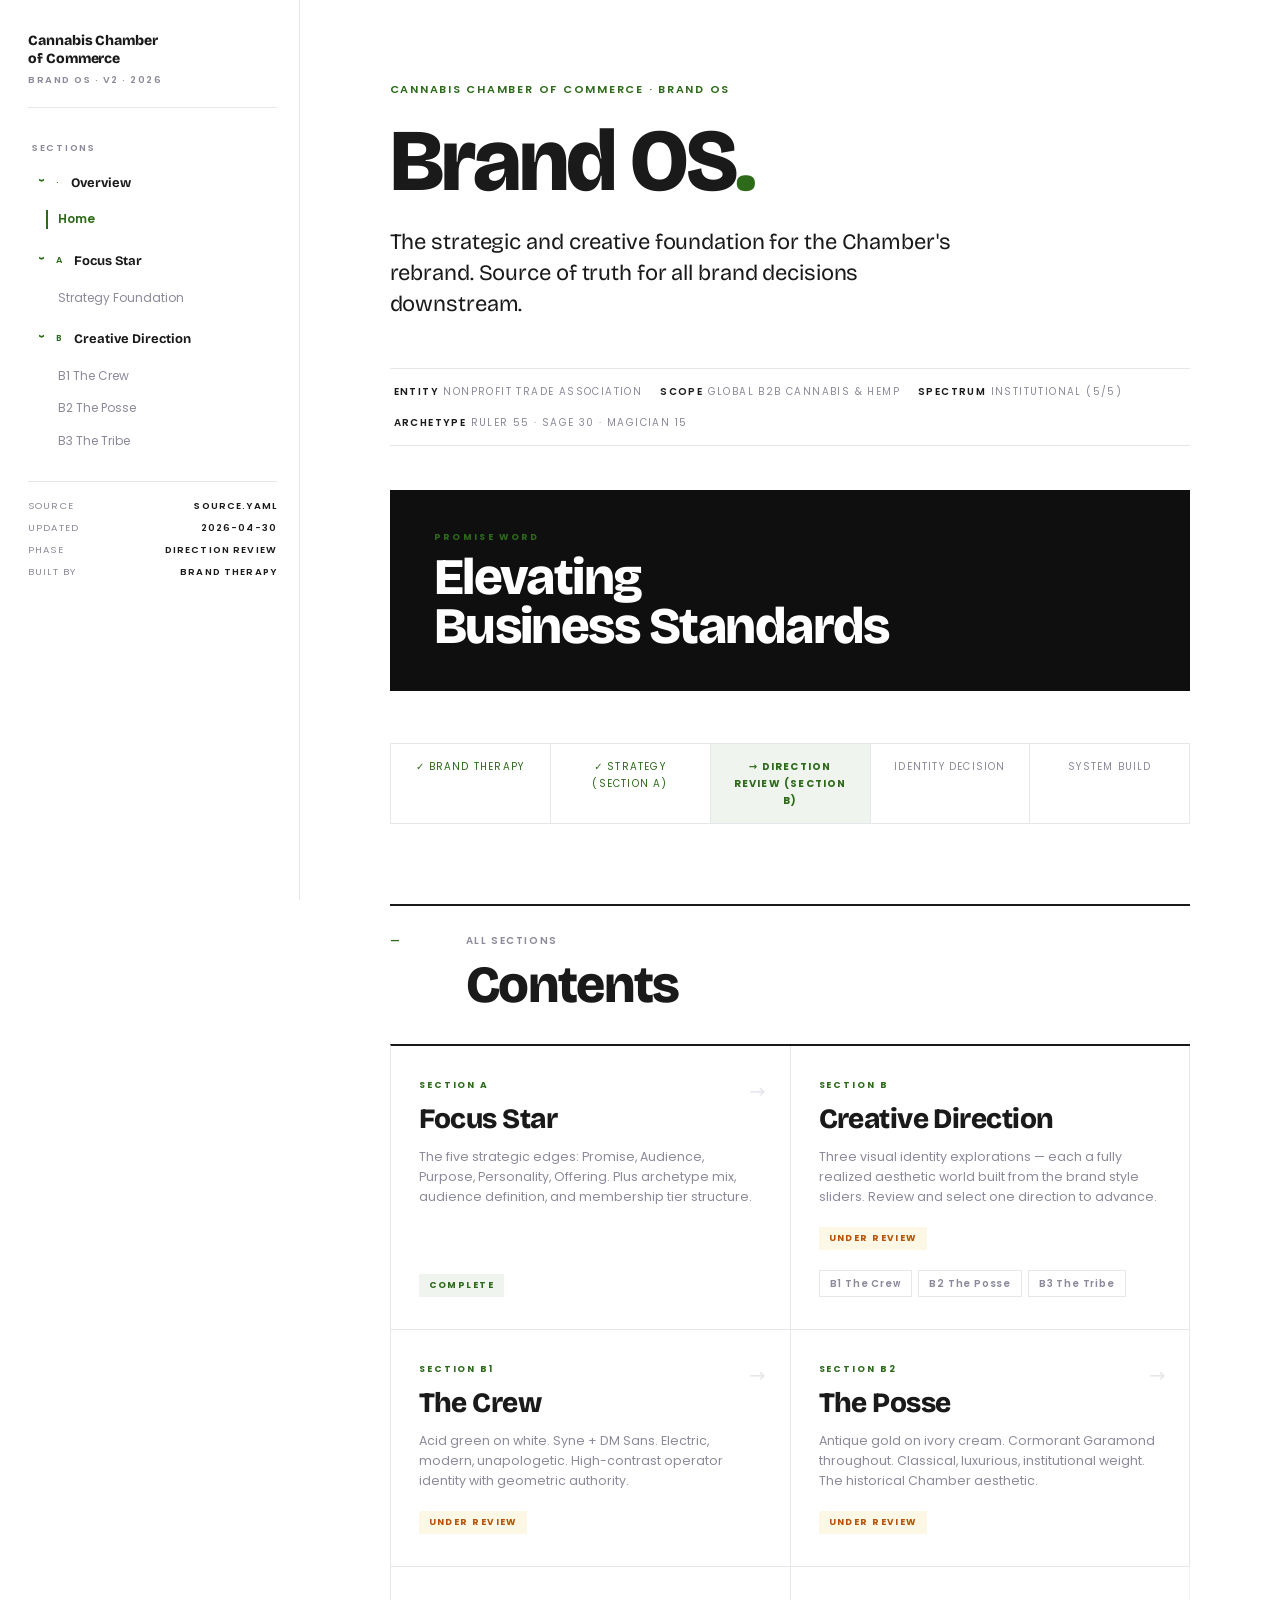
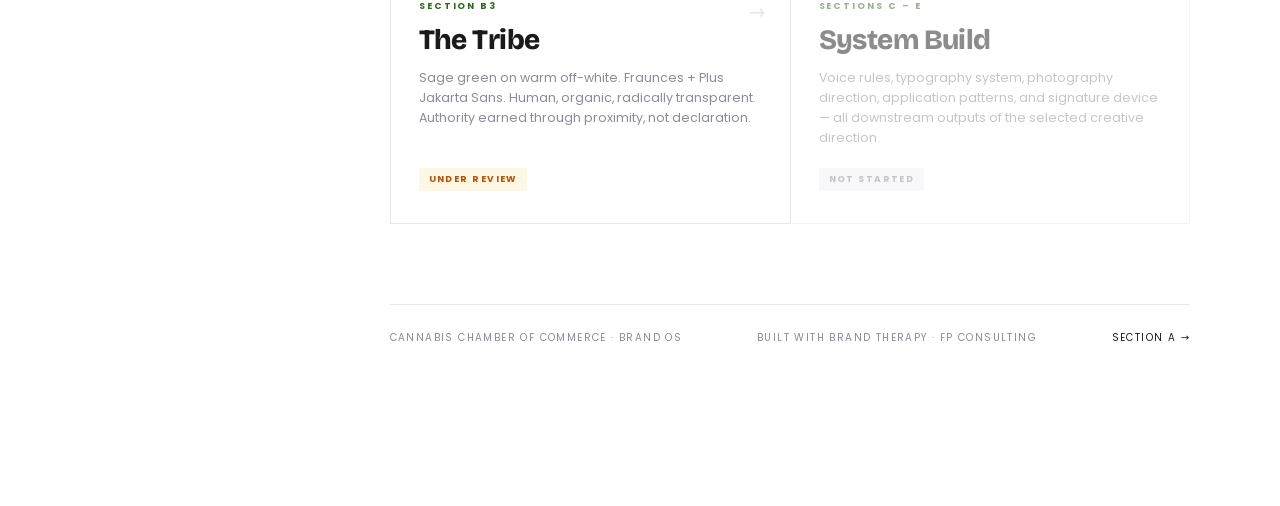
==== index.html @ b92703b5 "Initial commit: CCC Brand OS — Section A + Section B (3 directions) Section A: Focus Star (strategy " ====
<!DOCTYPE html>
<html lang="en">
<head>
<meta charset="UTF-8">
<meta name="viewport" content="width=device-width, initial-scale=1">
<title>CCC Brand OS</title>
<link rel="preconnect" href="https://fonts.googleapis.com">
<link rel="preconnect" href="https://fonts.gstatic.com" crossorigin>
<link href="https://fonts.googleapis.com/css2?family=Bricolage+Grotesque:opsz,wght@12..96,400;12..96,600;12..96,700;12..96,800&family=Poppins:wght@300;400;500;600;700&display=swap" rel="stylesheet">
<link rel="stylesheet" href="assets/style.css">
<style>
/* Index-specific overrides */
.hub-grid {
  display: grid;
  grid-template-columns: 1fr 1fr;
  gap: 0;
  border-top: 2px solid var(--text);
  border-left: 1px solid var(--border);
  margin: 24px 0 52px;
}
@media (max-width: 800px) { .hub-grid { grid-template-columns: 1fr; } }

.hub-card {
  border-right: 1px solid var(--border);
  border-bottom: 1px solid var(--border);
  padding: 32px 28px;
  background: var(--bg);
  display: flex;
  flex-direction: column;
  gap: 8px;
  position: relative;
  transition: background 0.25s;
  text-decoration: none;
  color: inherit;
}
.hub-card:hover { background: var(--accent-soft); }
.hub-card:hover .hub-arrow { color: var(--accent); }

.hub-section-tag {
  font-family: var(--ff-b);
  font-size: 9px;
  font-weight: 700;
  letter-spacing: 0.22em;
  text-transform: uppercase;
  color: var(--accent);
  margin-bottom: 4px;
}
.hub-card-title {
  font-family: var(--ff-h);
  font-weight: 800;
  font-size: clamp(20px, 2.5vw, 28px);
  letter-spacing: -0.02em;
  line-height: 1.05;
  color: var(--text);
}
.hub-card-desc {
  font-family: var(--ff-b);
  font-size: 12.5px;
  color: var(--muted);
  line-height: 1.6;
  margin-top: 4px;
  flex: 1;
}
.hub-status {
  display: inline-flex;
  align-items: center;
  gap: 6px;
  font-family: var(--ff-b);
  font-size: 9px;
  font-weight: 700;
  letter-spacing: 0.16em;
  text-transform: uppercase;
  padding: 4px 10px;
  margin-top: 12px;
  align-self: flex-start;
}
.hub-status.complete { background: var(--accent-soft); color: var(--accent); }
.hub-status.review { background: rgba(234, 179, 8, 0.10); color: #B45309; }
.hub-status.pending { background: var(--border-soft); color: var(--muted); }

.hub-arrow {
  position: absolute;
  top: 28px;
  right: 24px;
  font-size: 20px;
  color: var(--border);
  transition: color 0.25s;
}

/* Direction preview chips */
.direction-chips {
  display: flex;
  gap: 6px;
  flex-wrap: wrap;
  margin-top: 12px;
}
.dir-chip {
  font-family: var(--ff-b);
  font-size: 10px;
  font-weight: 600;
  letter-spacing: 0.08em;
  padding: 4px 10px;
  border: 1px solid var(--border);
  color: var(--muted);
  text-decoration: none;
  transition: border-color 0.2s, color 0.2s;
}
.dir-chip:hover { border-color: var(--accent); color: var(--accent); }

/* Promise banner */
.promise-banner {
  background: var(--dark);
  padding: 40px 44px;
  margin: 0 0 52px;
  display: flex;
  flex-direction: column;
  gap: 8px;
}
.promise-label {
  font-family: var(--ff-b);
  font-size: 9px;
  font-weight: 700;
  letter-spacing: 0.26em;
  text-transform: uppercase;
  color: var(--accent);
}
.promise-text {
  font-family: var(--ff-h);
  font-weight: 800;
  font-size: clamp(28px, 4vw, 52px);
  letter-spacing: -0.03em;
  line-height: 0.96;
  color: #fff;
}

/* Phase indicator */
.phase-strip {
  display: flex;
  gap: 0;
  border: 1px solid var(--border);
  margin: 0 0 52px;
  overflow: hidden;
}
.phase-step {
  flex: 1;
  padding: 14px 16px;
  border-right: 1px solid var(--border);
  font-family: var(--ff-b);
  font-size: 10px;
  letter-spacing: 0.12em;
  text-transform: uppercase;
  color: var(--muted);
  text-align: center;
}
.phase-step:last-child { border-right: none; }
.phase-step.done { color: var(--accent); }
.phase-step.done::before { content: '✓ '; font-weight: 700; }
.phase-step.active {
  background: var(--accent-soft);
  color: var(--accent);
  font-weight: 700;
}
.phase-step.active::before { content: '→ '; }
</style>
</head>
<body>
<div class="shell">

<aside class="sidebar">
  <div class="brand-mark">
    <div class="wordmark">Cannabis Chamber<br>of Commerce</div>
    <div class="sub">Brand OS &middot; v2 &middot; 2026</div>
  </div>

  <div class="nav-section">
    <div class="label">Sections</div>

    <details class="nav-group" open>
      <summary><span class="group-letter">&middot;</span><span class="group-label">Overview</span></summary>
      <div class="nav-list"><a href="index.html" class="active">Home</a></div>
    </details>

    <details class="nav-group" open>
      <summary><span class="group-letter">A</span><span class="group-label">Focus Star</span></summary>
      <div class="nav-list">
        <a href="focus-star.html">Strategy Foundation</a>
      </div>
    </details>

    <details class="nav-group" open>
      <summary><span class="group-letter">B</span><span class="group-label">Creative Direction</span></summary>
      <div class="nav-list">
        <a href="creative-direction-crew.html">B1 The Crew</a>
        <a href="creative-direction-posse.html">B2 The Posse</a>
        <a href="creative-direction-tribe.html">B3 The Tribe</a>
      </div>
    </details>
  </div>

  <div class="toolbar-mini">
    <div class="row"><span>Source</span><strong>source.yaml</strong></div>
    <div class="row"><span>Updated</span><strong>2026-04-30</strong></div>
    <div class="row"><span>Phase</span><strong>Direction Review</strong></div>
    <div class="row"><span>Built by</span><strong>Brand Therapy</strong></div>
  </div>
</aside>

<main class="content">

  <span class="eyebrow">Cannabis Chamber of Commerce &middot; Brand OS</span>
  <h1 class="page-title">Brand OS<span class="dot">.</span></h1>
  <p class="page-subtitle">The strategic and creative foundation for the Chamber's rebrand. Source of truth for all brand decisions downstream.</p>

  <div class="meta-row">
    <span><strong>Entity</strong> Nonprofit Trade Association</span>
    <span><strong>Scope</strong> Global B2B Cannabis &amp; Hemp</span>
    <span><strong>Spectrum</strong> Institutional (5/5)</span>
    <span><strong>Archetype</strong> Ruler 55 · Sage 30 · Magician 15</span>
  </div>

  <!-- Promise banner -->
  <div class="promise-banner">
    <div class="promise-label">Promise Word</div>
    <div class="promise-text">Elevating<br>Business Standards</div>
  </div>

  <!-- Phase strip -->
  <div class="phase-strip">
    <div class="phase-step done">Brand Therapy</div>
    <div class="phase-step done">Strategy (Section A)</div>
    <div class="phase-step active">Direction Review (Section B)</div>
    <div class="phase-step pending">Identity Decision</div>
    <div class="phase-step pending">System Build</div>
  </div>

  <!-- Hub grid -->
  <div class="section-label">
    <div class="section-number">—</div>
    <div class="section-head">
      <div class="kicker">All Sections</div>
      <h2>Contents</h2>
    </div>
  </div>

  <div class="hub-grid">

    <a class="hub-card" href="focus-star.html">
      <div class="hub-arrow">&rarr;</div>
      <div class="hub-section-tag">Section A</div>
      <div class="hub-card-title">Focus Star</div>
      <div class="hub-card-desc">The five strategic edges: Promise, Audience, Purpose, Personality, Offering. Plus archetype mix, audience definition, and membership tier structure.</div>
      <div class="hub-status complete">Complete</div>
    </a>

    <div class="hub-card" style="cursor:default;">
      <div class="hub-section-tag">Section B</div>
      <div class="hub-card-title">Creative Direction</div>
      <div class="hub-card-desc">Three visual identity explorations — each a fully realized aesthetic world built from the brand style sliders. Review and select one direction to advance.</div>
      <div class="hub-status review">Under Review</div>
      <div class="direction-chips">
        <a class="dir-chip" href="creative-direction-crew.html">B1 The Crew</a>
        <a class="dir-chip" href="creative-direction-posse.html">B2 The Posse</a>
        <a class="dir-chip" href="creative-direction-tribe.html">B3 The Tribe</a>
      </div>
    </div>

    <a class="hub-card" href="creative-direction-crew.html">
      <div class="hub-arrow">&rarr;</div>
      <div class="hub-section-tag">Section B1</div>
      <div class="hub-card-title">The Crew</div>
      <div class="hub-card-desc">Acid green on white. Syne + DM Sans. Electric, modern, unapologetic. High-contrast operator identity with geometric authority.</div>
      <div class="hub-status review">Under Review</div>
    </a>

    <a class="hub-card" href="creative-direction-posse.html">
      <div class="hub-arrow">&rarr;</div>
      <div class="hub-section-tag">Section B2</div>
      <div class="hub-card-title">The Posse</div>
      <div class="hub-card-desc">Antique gold on ivory cream. Cormorant Garamond throughout. Classical, luxurious, institutional weight. The historical Chamber aesthetic.</div>
      <div class="hub-status review">Under Review</div>
    </a>

    <a class="hub-card" href="creative-direction-tribe.html">
      <div class="hub-arrow">&rarr;</div>
      <div class="hub-section-tag">Section B3</div>
      <div class="hub-card-title">The Tribe</div>
      <div class="hub-card-desc">Sage green on warm off-white. Fraunces + Plus Jakarta Sans. Human, organic, radically transparent. Authority earned through proximity, not declaration.</div>
      <div class="hub-status review">Under Review</div>
    </a>

    <div class="hub-card" style="cursor:default; opacity:0.5;">
      <div class="hub-section-tag">Sections C &ndash; E</div>
      <div class="hub-card-title">System Build</div>
      <div class="hub-card-desc">Voice rules, typography system, photography direction, application patterns, and signature device — all downstream outputs of the selected creative direction.</div>
      <div class="hub-status pending">Not Started</div>
    </div>

  </div>

  <footer class="page-footer">
    <span>Cannabis Chamber of Commerce &middot; Brand OS</span>
    <span>Built with Brand Therapy &middot; FP Consulting</span>
    <span><a href="focus-star.html">Section A &rarr;</a></span>
  </footer>

</main>
</div>
</body>
</html>
---- assets/style.css ----
/* CCC Brand OS — Shared Base + Creative Direction Components.
   Brand tokens (--accent, --ff-h, --ff-b, --bg) are overridden per-page via :root.
   Sidebar layout matches FP Brand OS structure. */

:root {
  --accent: #2D6A1A;
  --accent-soft: rgba(45, 106, 26, 0.07);
  --dark: #0F0F0F;
  --white: #FFFFFF;
  --bg: #FFFFFF;
  --text: #1A1A1A;
  --muted: #8A8A9A;
  --border: #E5E7EB;
  --border-soft: #F2F2F5;
  --ff-h: 'Bricolage Grotesque', system-ui, sans-serif;
  --ff-b: 'Poppins', system-ui, sans-serif;
  --ease-out-expo: cubic-bezier(0.16, 1, 0.3, 1);
  --container: 1200px;
}

*, *::before, *::after { box-sizing: border-box; margin: 0; padding: 0; }
html { font-size: 16px; -webkit-font-smoothing: antialiased; -moz-osx-font-smoothing: grayscale; }
body { font-family: var(--ff-b); font-weight: 400; line-height: 1.7; color: var(--text); background: var(--bg); overflow-x: hidden; }
img { max-width: 100%; height: auto; display: block; }
a { color: inherit; text-decoration: none; }
ul, ol { list-style: none; }
h1, h2, h3, h4, h5 { font-family: var(--ff-h); font-weight: 800; line-height: 1.05; letter-spacing: -0.02em; color: var(--text); }

/* ---------- Layout shell ---------- */
.shell { display: grid; grid-template-columns: 300px 1fr; min-height: 100vh; position: relative; }
aside.sidebar {
  position: sticky; top: 0; height: 100vh; overflow-y: auto;
  border-right: 1px solid var(--border); background: var(--bg);
  padding: 32px 22px 32px 28px;
}
aside.sidebar::-webkit-scrollbar { width: 3px; }
aside.sidebar::-webkit-scrollbar-thumb { background: var(--border); }
main.content { padding: 80px clamp(44px, 7vw, 110px) 160px; max-width: var(--container); width: 100%; }
@media (max-width: 960px) {
  .shell { grid-template-columns: 1fr; }
  aside.sidebar { position: static; height: auto; border-right: none; border-bottom: 1px solid var(--border); padding: 20px 24px; }
  main.content { padding: 48px 24px 80px; }
}

/* ---------- Sidebar brand mark ---------- */
.brand-mark { margin-bottom: 32px; padding-bottom: 18px; border-bottom: 1px solid var(--border); }
.brand-mark .wordmark { font-family: var(--ff-h); font-weight: 800; font-size: 14px; letter-spacing: -0.005em; color: var(--text); line-height: 1.3; margin-bottom: 4px; }
.brand-mark .sub { font-family: var(--ff-b); font-size: 9.5px; font-weight: 600; letter-spacing: 0.16em; text-transform: uppercase; color: var(--muted); }

/* ---------- Sidebar nav ---------- */
.nav-section { margin-bottom: 18px; }
.nav-section > .label { font-family: var(--ff-b); font-size: 9.5px; font-weight: 600; letter-spacing: 0.18em; text-transform: uppercase; color: var(--muted); margin-bottom: 8px; padding: 0 4px; display: block; }
details.nav-group { margin-bottom: 2px; }
details.nav-group > summary { list-style: none; cursor: pointer; padding: 7px 8px; font-size: 12.5px; display: flex; align-items: center; gap: 10px; user-select: none; transition: color 0.2s; }
details.nav-group > summary::-webkit-details-marker { display: none; }
details.nav-group > summary::before { content: "›"; color: var(--muted); font-size: 14px; transition: transform 0.2s var(--ease-out-expo); width: 10px; font-weight: 600; flex-shrink: 0; }
details.nav-group[open] > summary::before { transform: rotate(90deg); color: var(--accent); }
details.nav-group > summary:hover { color: var(--accent); }
details.nav-group .group-letter { font-family: var(--ff-b); font-size: 9px; color: var(--accent); letter-spacing: 0.18em; font-weight: 600; }
details.nav-group .group-label { flex: 1; font-family: var(--ff-h); font-weight: 700; font-size: 13px; color: var(--text); }
.nav-list { display: flex; flex-direction: column; padding: 2px 0 4px 20px; }
.nav-list a { display: flex; align-items: center; gap: 8px; padding: 6px 10px; font-size: 12px; color: var(--muted); position: relative; transition: color 0.2s, background 0.2s; }
.nav-list a:hover { color: var(--text); background: var(--border-soft); }
.nav-list a.active { color: var(--accent); font-weight: 600; }
.nav-list a.active::before { content: ''; position: absolute; left: -2px; top: 7px; bottom: 7px; width: 2px; background: var(--accent); }
.nav-list a .file { margin-left: auto; font-family: var(--ff-b); font-size: 9px; color: var(--muted); opacity: 0.5; }
.nav-list a.active .file { color: var(--accent); opacity: 0.75; }
.toolbar-mini { margin-top: 20px; padding-top: 16px; border-top: 1px solid var(--border); font-family: var(--ff-b); font-size: 9.5px; letter-spacing: 0.12em; text-transform: uppercase; color: var(--muted); display: flex; flex-direction: column; gap: 6px; }
.toolbar-mini .row { display: flex; justify-content: space-between; }
.toolbar-mini .row strong { color: var(--text); font-weight: 600; }

/* ---------- Page chrome ---------- */
.eyebrow { font-family: var(--ff-b); font-size: 11px; font-weight: 600; letter-spacing: 0.16em; text-transform: uppercase; color: var(--accent); margin-bottom: 20px; display: block; }
h1.page-title { font-family: var(--ff-h); font-weight: 800; font-size: clamp(48px, 7vw, 88px); line-height: 0.96; letter-spacing: -0.03em; margin: 0 0 24px; color: var(--text); max-width: 16ch; }
h1.page-title .dot { color: var(--accent); }
.page-subtitle { font-family: var(--ff-h); font-weight: 400; font-size: clamp(17px, 2vw, 22px); line-height: 1.4; letter-spacing: -0.005em; color: var(--text); max-width: 600px; margin: 0 0 48px; }
.lede { font-family: var(--ff-h); font-weight: 400; font-size: clamp(17px, 1.9vw, 22px); line-height: 1.44; color: var(--text); border-left: 2px solid var(--accent); padding: 8px 0 8px 22px; margin: 24px 0 44px; max-width: 660px; }
p { margin: 0 0 18px; max-width: 660px; line-height: 1.75; color: var(--text); }
p strong { font-weight: 600; }
h3 { font-family: var(--ff-h); font-weight: 800; font-size: clamp(20px, 2.2vw, 27px); letter-spacing: -0.015em; margin: 44px 0 12px; }
ul.bullets { padding-left: 0; margin: 0 0 20px; max-width: 660px; }
ul.bullets li { position: relative; padding: 5px 0 5px 24px; line-height: 1.6; font-size: 14px; }
ul.bullets li::before { content: ''; position: absolute; left: 0; top: 14px; width: 12px; height: 2px; background: var(--accent); }

/* ---------- Meta row ---------- */
.meta-row { display: flex; gap: 14px; flex-wrap: wrap; margin: 0 0 44px; padding: 14px 0; border-top: 1px solid var(--border); border-bottom: 1px solid var(--border); font-family: var(--ff-b); font-size: 10px; letter-spacing: 0.14em; text-transform: uppercase; color: var(--muted); }
.meta-row strong { color: var(--text); font-weight: 600; margin-left: 4px; }
.meta-row .accent { color: var(--accent); margin-left: 4px; font-weight: 600; }

/* ---------- Section label ---------- */
.section-label { display: grid; grid-template-columns: 52px 1fr; gap: 24px; align-items: baseline; padding-top: 14px; border-top: 2px solid var(--text); margin: 80px 0 24px; }
.section-number { font-family: var(--ff-b); font-size: 10px; letter-spacing: 0.22em; color: var(--accent); padding-top: 12px; font-weight: 600; }
.section-head .kicker { font-family: var(--ff-b); font-size: 10px; font-weight: 600; letter-spacing: 0.16em; text-transform: uppercase; color: var(--muted); margin-bottom: 10px; }
.section-head h2 { font-family: var(--ff-h); font-weight: 800; font-size: clamp(30px, 4.5vw, 52px); line-height: 1.02; letter-spacing: -0.025em; margin: 4px 0 8px; }

/* ---------- Creative direction step ---------- */
.cd-step { margin: 0 0 80px; }
.cd-step-header { display: grid; grid-template-columns: 60px 1fr; gap: 18px; align-items: start; padding-top: 16px; border-top: 1px solid var(--text); margin-bottom: 32px; }
.cd-step-num { font-family: var(--ff-b); font-size: 10px; font-weight: 600; letter-spacing: 0.2em; color: var(--accent); padding-top: 10px; }
.cd-step-title { font-family: var(--ff-h); font-weight: 800; font-size: clamp(26px, 3.5vw, 44px); line-height: 1.04; letter-spacing: -0.025em; color: var(--text); margin: 0 0 6px; }
.cd-step-sub { font-family: var(--ff-b); font-size: 10px; font-weight: 600; letter-spacing: 0.16em; text-transform: uppercase; color: var(--muted); margin-bottom: 8px; }
.cd-step-desc { font-family: var(--ff-b); font-size: 13.5px; line-height: 1.7; color: var(--text); max-width: 580px; }

/* ---------- Archetype grid ---------- */
.archetype-grid { display: grid; grid-template-columns: repeat(3, 1fr); gap: 0; border-top: 1px solid var(--border); border-left: 1px solid var(--border); margin: 24px 0 40px; }
.archetype-card { border-right: 1px solid var(--border); border-bottom: 1px solid var(--border); padding: 32px 22px 26px; text-align: center; background: var(--bg); position: relative; }
.archetype-card.primary { background: var(--accent-soft); }
.archetype-card img { width: 76px; height: 76px; object-fit: contain; margin: 0 auto 18px; }
.archetype-pct { font-family: var(--ff-h); font-weight: 800; font-size: 40px; letter-spacing: -0.03em; line-height: 1; color: var(--text); margin-bottom: 4px; }
.archetype-card.primary .archetype-pct { color: var(--accent); }
.archetype-name { font-family: var(--ff-h); font-weight: 800; font-size: 15px; letter-spacing: -0.01em; color: var(--text); margin-bottom: 6px; }
.archetype-role { font-family: var(--ff-b); font-size: 9.5px; font-weight: 600; letter-spacing: 0.14em; text-transform: uppercase; color: var(--muted); }
.archetype-essence { font-family: var(--ff-b); font-size: 11.5px; color: var(--muted); line-height: 1.5; margin-top: 10px; }
.archetype-bar { height: 3px; background: var(--border); margin-top: 16px; }
.archetype-bar-fill { height: 100%; background: var(--accent); }

/* ---------- Brand style slider ---------- */
.slider-section-label { font-family: var(--ff-b); font-size: 9.5px; font-weight: 600; letter-spacing: 0.18em; text-transform: uppercase; color: var(--muted); margin: 20px 0 0; padding: 10px 18px 0; border-top: 1px solid var(--border-soft); }
.slider-grid { display: grid; grid-template-columns: 1fr 1fr; gap: 0; border-top: 1px solid var(--border); border-left: 1px solid var(--border); margin: 6px 0 0; }
@media (max-width: 700px) { .slider-grid { grid-template-columns: 1fr; } }
.slider-row { display: grid; grid-template-columns: 76px 1fr 76px; align-items: center; gap: 8px; padding: 14px 16px 10px; border-right: 1px solid var(--border); border-bottom: 1px solid var(--border); background: var(--bg); }
.slider-label { font-family: var(--ff-b); font-size: 9.5px; font-weight: 600; letter-spacing: 0.06em; text-transform: uppercase; color: var(--muted); }
.slider-label-r { text-align: right; }
.slider-wrap { position: relative; padding-top: 18px; }
.slider-axis-name { position: absolute; top: 0; left: 50%; transform: translateX(-50%); font-family: var(--ff-b); font-size: 8px; font-weight: 700; letter-spacing: 0.12em; text-transform: uppercase; color: var(--accent); white-space: nowrap; }
.slider-track { position: relative; height: 2px; background: var(--border); }
.slider-dot { position: absolute; top: 50%; transform: translate(-50%, -50%); width: 9px; height: 9px; background: var(--accent); }
.slider-ticks { position: absolute; top: 50%; left: 0; right: 0; display: flex; justify-content: space-between; }
.slider-tick { width: 1px; height: 4px; background: var(--border); transform: translateY(-50%); }

/* ---------- Keyword cloud ---------- */
.keyword-cloud { display: flex; flex-wrap: wrap; gap: 8px; margin: 0 0 40px; padding-top: 24px; border-top: 1px solid var(--border); }
.keyword { font-family: var(--ff-b); font-size: 10px; font-weight: 600; letter-spacing: 0.1em; text-transform: uppercase; padding: 6px 12px; border: 1px solid var(--border); color: var(--muted); }
.keyword.active { border-color: var(--accent); color: var(--accent); background: var(--accent-soft); }

/* ---------- Mood board ---------- */
.moodboard-grid { columns: 3; column-gap: 10px; margin: 24px 0 40px; }
.mood-item { break-inside: avoid; margin-bottom: 10px; position: relative; overflow: hidden; }
.mood-item img { width: 100%; display: block; }
.mood-label { position: absolute; bottom: 0; left: 0; right: 0; padding: 18px 10px 9px; background: linear-gradient(transparent, rgba(0,0,0,0.65)); font-family: var(--ff-b); font-size: 9px; font-weight: 600; letter-spacing: 0.14em; text-transform: uppercase; color: #fff; }

/* ---------- Typography specimen ---------- */
.type-specimen { margin: 24px 0 40px; border: 1px solid var(--border); background: var(--bg); }
.type-specimen-hero { padding: 44px 36px; border-bottom: 1px solid var(--border); }
.type-display { font-family: var(--ff-h); font-weight: 800; font-size: clamp(38px, 5.5vw, 68px); line-height: 0.96; letter-spacing: -0.03em; color: var(--text); margin-bottom: 18px; }
.type-display .accent { color: var(--accent); }
.type-body-sample { font-family: var(--ff-b); font-weight: 400; font-size: 14px; line-height: 1.75; color: var(--muted); max-width: 500px; }
.type-details { display: grid; grid-template-columns: 1fr 1fr; }
.type-detail-card { padding: 24px 28px; border-right: 1px solid var(--border); border-bottom: 1px solid var(--border); }
.type-detail-card:last-child { border-right: none; }
.type-detail-label { font-family: var(--ff-b); font-size: 9.5px; font-weight: 600; letter-spacing: 0.16em; text-transform: uppercase; color: var(--accent); margin-bottom: 12px; }
.type-detail-name { font-family: var(--ff-h); font-weight: 800; font-size: 21px; letter-spacing: -0.01em; color: var(--text); margin-bottom: 6px; }
.type-detail-weights { font-family: var(--ff-b); font-size: 11px; color: var(--muted); line-height: 1.6; }
.type-alphabet { padding: 20px 28px; border-top: 1px solid var(--border); font-family: var(--ff-h); font-weight: 800; font-size: 17px; letter-spacing: 0.08em; color: var(--text); overflow: hidden; white-space: nowrap; opacity: 0.6; }
.type-scale { display: grid; grid-template-columns: 1fr; border-top: 1px solid var(--border); }
.type-scale-row { padding: 14px 28px; border-bottom: 1px solid var(--border); display: flex; align-items: baseline; gap: 20px; }
.type-scale-label { font-family: var(--ff-b); font-size: 9px; font-weight: 600; letter-spacing: 0.14em; text-transform: uppercase; color: var(--muted); min-width: 80px; }
.type-scale-sample { font-family: var(--ff-h); color: var(--text); line-height: 1.1; }

/* ---------- Color palette ---------- */
.palette-grid { display: grid; grid-template-columns: repeat(auto-fit, minmax(130px, 1fr)); gap: 0; border-top: 1px solid var(--border); border-left: 1px solid var(--border); margin: 24px 0 40px; }
.palette-swatch { border-right: 1px solid var(--border); border-bottom: 1px solid var(--border); }
.swatch-color { height: 100px; width: 100%; }
.swatch-info { padding: 12px 14px; background: var(--bg); }
.swatch-name { font-family: var(--ff-h); font-weight: 700; font-size: 13px; color: var(--text); margin-bottom: 3px; }
.swatch-hex { font-family: var(--ff-b); font-size: 9.5px; font-weight: 600; letter-spacing: 0.12em; text-transform: uppercase; color: var(--muted); }
.swatch-use { font-family: var(--ff-b); font-size: 10px; color: var(--muted); margin-top: 4px; line-height: 1.4; }

/* ---------- Logo exploration ---------- */
.logo-grid { display: grid; grid-template-columns: repeat(3, 1fr); gap: 0; border-top: 1px solid var(--border); border-left: 1px solid var(--border); margin: 24px 0 40px; }
.logo-cell { border-right: 1px solid var(--border); border-bottom: 1px solid var(--border); padding: 36px 22px; display: flex; flex-direction: column; align-items: center; gap: 18px; background: var(--bg); min-height: 200px; justify-content: center; }
.logo-cell.dark-cell { background: var(--dark); }
.logo-cell svg { max-width: 160px; width: 100%; }
.logo-cell-label { font-family: var(--ff-b); font-size: 9.5px; font-weight: 600; letter-spacing: 0.14em; text-transform: uppercase; color: var(--muted); }
.logo-cell.dark-cell .logo-cell-label { color: rgba(255,255,255,0.35); }

/* ---------- Signature device ---------- */
.device-showcase { border: 1px solid var(--border); margin: 24px 0 40px; overflow: hidden; }
.device-hero { padding: 52px 44px; min-height: 260px; display: flex; align-items: center; justify-content: center; border-bottom: 1px solid var(--border); }
.device-specs { display: grid; grid-template-columns: 1fr 1fr; }
.device-spec { padding: 24px 28px; border-right: 1px solid var(--border); border-bottom: 1px solid var(--border); }
.device-spec:last-child { border-right: none; }
.device-spec-label { font-family: var(--ff-b); font-size: 9.5px; font-weight: 600; letter-spacing: 0.16em; text-transform: uppercase; color: var(--accent); margin-bottom: 8px; }
.device-spec p { font-size: 12.5px; color: var(--text); max-width: 100%; margin: 0; line-height: 1.6; }

/* ---------- Design rules ---------- */
.rules-grid { display: grid; grid-template-columns: 1fr 1fr; gap: 0; border-top: 1px solid var(--border); border-left: 1px solid var(--border); margin: 24px 0 40px; }
@media (max-width: 700px) { .rules-grid { grid-template-columns: 1fr; } }
.rule-card { border-right: 1px solid var(--border); border-bottom: 1px solid var(--border); padding: 26px 22px; background: var(--bg); }
.rule-num { font-family: var(--ff-b); font-size: 9.5px; font-weight: 600; letter-spacing: 0.2em; color: var(--accent); margin-bottom: 10px; }
.rule-title { font-family: var(--ff-h); font-weight: 800; font-size: 17px; letter-spacing: -0.01em; color: var(--text); margin-bottom: 8px; line-height: 1.2; }
.rule-body { font-family: var(--ff-b); font-size: 12.5px; line-height: 1.65; color: var(--muted); }

/* ---------- Focus star ---------- */
.focus-grid { display: grid; grid-template-columns: repeat(auto-fit, minmax(200px, 1fr)); gap: 0; margin: 24px 0 52px; border-top: 2px solid var(--text); border-left: 1px solid var(--border); }
.focus-cell { border-bottom: 1px solid var(--border); border-right: 1px solid var(--border); padding: 28px 22px; background: var(--bg); position: relative; min-height: 190px; transition: background 0.3s; }
.focus-cell:hover { background: var(--accent-soft); }
.focus-cell .p-num { font-family: var(--ff-b); font-size: 10px; letter-spacing: 0.2em; color: var(--accent); font-weight: 600; margin-bottom: 10px; }
.focus-cell h4 { font-family: var(--ff-h); font-weight: 800; font-size: 22px; letter-spacing: -0.02em; margin: 0 0 10px; line-height: 1; }
.focus-cell .p-body { font-family: var(--ff-b); font-size: 12px; color: var(--muted); line-height: 1.55; }

/* ---------- Audience ---------- */
.audience-split { display: grid; grid-template-columns: 1fr 1fr; gap: 0; border-top: 2px solid var(--text); border-left: 1px solid var(--border); margin: 24px 0 52px; }
.audience-col { border-right: 1px solid var(--border); border-bottom: 1px solid var(--border); padding: 28px 24px; }
.audience-col .col-head { font-family: var(--ff-h); font-weight: 800; font-size: 18px; margin-bottom: 14px; }

/* ---------- Membership tiers ---------- */
.tiers-grid { display: grid; grid-template-columns: repeat(5, 1fr); gap: 0; border-top: 2px solid var(--text); border-left: 1px solid var(--border); margin: 24px 0 52px; }
@media (max-width: 900px) { .tiers-grid { grid-template-columns: repeat(3, 1fr); } }
.tier-card { border-right: 1px solid var(--border); border-bottom: 1px solid var(--border); padding: 22px 18px; background: var(--bg); }
.tier-card.featured { background: var(--accent-soft); }
.tier-roman { font-family: var(--ff-b); font-size: 9px; font-weight: 600; letter-spacing: 0.2em; text-transform: uppercase; color: var(--accent); margin-bottom: 8px; }
.tier-name { font-family: var(--ff-h); font-weight: 800; font-size: 19px; color: var(--text); margin-bottom: 3px; }
.tier-value { font-family: var(--ff-b); font-size: 10px; font-weight: 600; letter-spacing: 0.1em; text-transform: uppercase; color: var(--accent); margin-bottom: 7px; }
.tier-price { font-family: var(--ff-h); font-weight: 700; font-size: 15px; color: var(--text); margin-bottom: 8px; }
.tier-desc { font-family: var(--ff-b); font-size: 11px; color: var(--muted); line-height: 1.5; }

/* ---------- Brand Applications ---------- */
.app-grid { display: grid; grid-template-columns: 1fr 1fr; gap: 0; border-top: 1px solid var(--border); border-left: 1px solid var(--border); margin: 24px 0 40px; }
@media (max-width: 700px) { .app-grid { grid-template-columns: 1fr; } }
.app-card { border-right: 1px solid var(--border); border-bottom: 1px solid var(--border); overflow: hidden; background: var(--bg); }
.app-visual { width: 100%; display: flex; align-items: center; justify-content: center; min-height: 280px; padding: 32px; }
.app-visual svg { max-width: 100%; }
.app-info { padding: 16px 20px; border-top: 1px solid var(--border); }
.app-title { font-family: var(--ff-h); font-weight: 700; font-size: 14px; color: var(--text); margin-bottom: 4px; }
.app-desc { font-family: var(--ff-b); font-size: 11px; color: var(--muted); line-height: 1.5; }

/* ---------- Footer ---------- */
footer.page-footer { margin-top: 80px; padding: 24px 0 0; border-top: 1px solid var(--border); display: flex; justify-content: space-between; align-items: center; font-family: var(--ff-b); font-size: 10px; letter-spacing: 0.14em; text-transform: uppercase; color: var(--muted); }
footer.page-footer a { color: var(--text); transition: color 0.2s; }
footer.page-footer a:hover { color: var(--accent); }
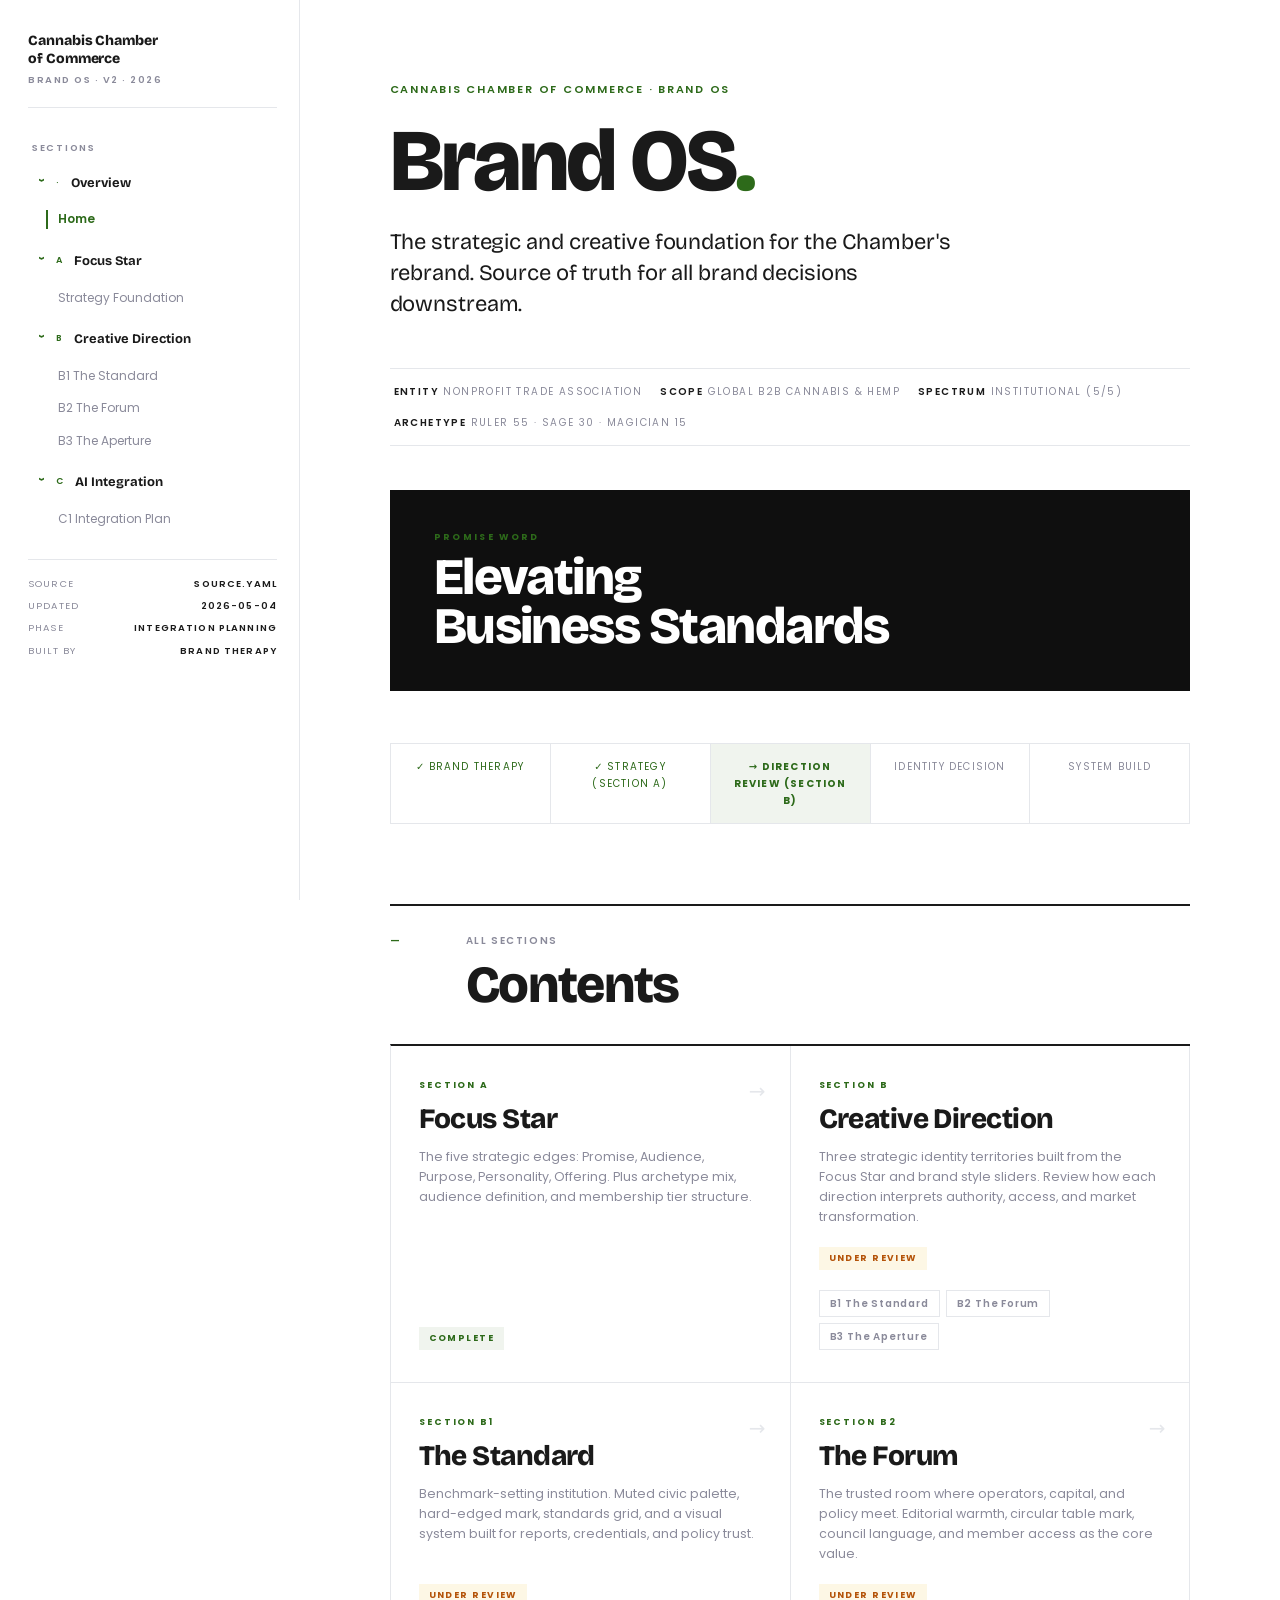
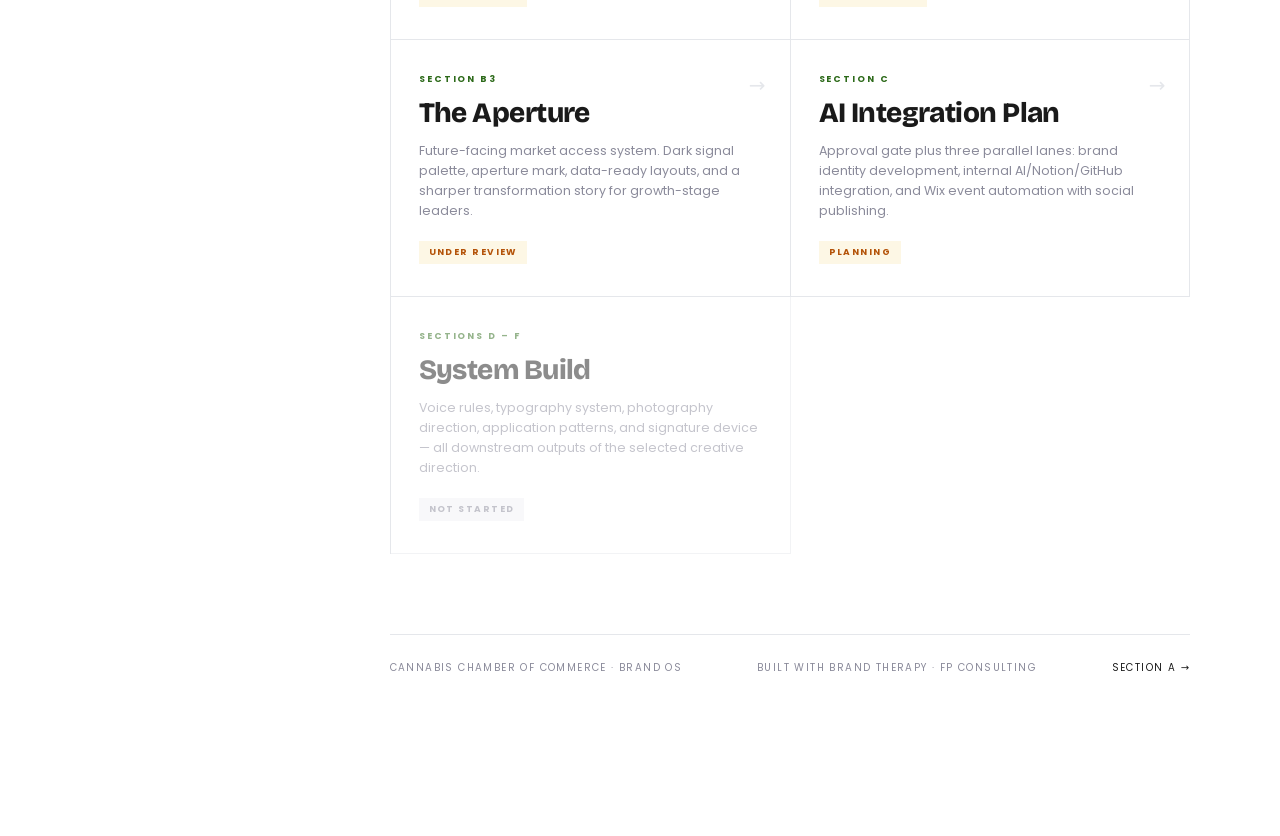
==== commit 413b7d3a: "Add Brand OS integration plan" ====
--- a/index.html
+++ b/index.html
@@ -6,7 +6,7 @@
 <title>CCC Brand OS</title>
 <link rel="preconnect" href="https://fonts.googleapis.com">
 <link rel="preconnect" href="https://fonts.gstatic.com" crossorigin>
-<link href="https://fonts.googleapis.com/css2?family=Bricolage+Grotesque:opsz,wght@12..96,400;12..96,600;12..96,700;12..96,800&family=Poppins:wght@300;400;500;600;700&display=swap" rel="stylesheet">
+<link href="https://fonts.googleapis.com/css2?family=Bricolage+Grotesque:opsz,wght@12..96,400;12..96,600;12..96,700;12..96,800&amp;family=Poppins:wght@300;400;500;600;700&amp;display=swap" rel="stylesheet">
 <link rel="stylesheet" href="assets/style.css">
 <style>
 /* Index-specific overrides */
@@ -190,17 +190,24 @@
     <details class="nav-group" open>
       <summary><span class="group-letter">B</span><span class="group-label">Creative Direction</span></summary>
       <div class="nav-list">
-        <a href="creative-direction-crew.html">B1 The Crew</a>
-        <a href="creative-direction-posse.html">B2 The Posse</a>
-        <a href="creative-direction-tribe.html">B3 The Tribe</a>
+        <a href="creative-direction-crew.html">B1 The Standard</a>
+        <a href="creative-direction-posse.html">B2 The Forum</a>
+        <a href="creative-direction-tribe.html">B3 The Aperture</a>
       </div>
     </details>
+
+    <details class="nav-group" open>
+      <summary><span class="group-letter">C</span><span class="group-label">AI Integration</span></summary>
+      <div class="nav-list">
+        <a href="ai-integration-plan.html">C1 Integration Plan</a>
+      </div>
+    </details>
   </div>
 
   <div class="toolbar-mini">
     <div class="row"><span>Source</span><strong>source.yaml</strong></div>
-    <div class="row"><span>Updated</span><strong>2026-04-30</strong></div>
-    <div class="row"><span>Phase</span><strong>Direction Review</strong></div>
+    <div class="row"><span>Updated</span><strong>2026-05-04</strong></div>
+    <div class="row"><span>Phase</span><strong>Integration Planning</strong></div>
     <div class="row"><span>Built by</span><strong>Brand Therapy</strong></div>
   </div>
 </aside>
@@ -255,41 +262,49 @@
     <div class="hub-card" style="cursor:default;">
       <div class="hub-section-tag">Section B</div>
       <div class="hub-card-title">Creative Direction</div>
-      <div class="hub-card-desc">Three visual identity explorations — each a fully realized aesthetic world built from the brand style sliders. Review and select one direction to advance.</div>
+      <div class="hub-card-desc">Three strategic identity territories built from the Focus Star and brand style sliders. Review how each direction interprets authority, access, and market transformation.</div>
       <div class="hub-status review">Under Review</div>
       <div class="direction-chips">
-        <a class="dir-chip" href="creative-direction-crew.html">B1 The Crew</a>
-        <a class="dir-chip" href="creative-direction-posse.html">B2 The Posse</a>
-        <a class="dir-chip" href="creative-direction-tribe.html">B3 The Tribe</a>
+        <a class="dir-chip" href="creative-direction-crew.html">B1 The Standard</a>
+        <a class="dir-chip" href="creative-direction-posse.html">B2 The Forum</a>
+        <a class="dir-chip" href="creative-direction-tribe.html">B3 The Aperture</a>
       </div>
     </div>
 
     <a class="hub-card" href="creative-direction-crew.html">
       <div class="hub-arrow">&rarr;</div>
       <div class="hub-section-tag">Section B1</div>
-      <div class="hub-card-title">The Crew</div>
-      <div class="hub-card-desc">Acid green on white. Syne + DM Sans. Electric, modern, unapologetic. High-contrast operator identity with geometric authority.</div>
+      <div class="hub-card-title">The Standard</div>
+      <div class="hub-card-desc">Benchmark-setting institution. Muted civic palette, hard-edged mark, standards grid, and a visual system built for reports, credentials, and policy trust.</div>
       <div class="hub-status review">Under Review</div>
     </a>
 
     <a class="hub-card" href="creative-direction-posse.html">
       <div class="hub-arrow">&rarr;</div>
       <div class="hub-section-tag">Section B2</div>
-      <div class="hub-card-title">The Posse</div>
-      <div class="hub-card-desc">Antique gold on ivory cream. Cormorant Garamond throughout. Classical, luxurious, institutional weight. The historical Chamber aesthetic.</div>
+      <div class="hub-card-title">The Forum</div>
+      <div class="hub-card-desc">The trusted room where operators, capital, and policy meet. Editorial warmth, circular table mark, council language, and member access as the core value.</div>
       <div class="hub-status review">Under Review</div>
     </a>
 
     <a class="hub-card" href="creative-direction-tribe.html">
       <div class="hub-arrow">&rarr;</div>
       <div class="hub-section-tag">Section B3</div>
-      <div class="hub-card-title">The Tribe</div>
-      <div class="hub-card-desc">Sage green on warm off-white. Fraunces + Plus Jakarta Sans. Human, organic, radically transparent. Authority earned through proximity, not declaration.</div>
+      <div class="hub-card-title">The Aperture</div>
+      <div class="hub-card-desc">Future-facing market access system. Dark signal palette, aperture mark, data-ready layouts, and a sharper transformation story for growth-stage leaders.</div>
       <div class="hub-status review">Under Review</div>
     </a>
 
+    <a class="hub-card" href="ai-integration-plan.html">
+      <div class="hub-arrow">&rarr;</div>
+      <div class="hub-section-tag">Section C</div>
+      <div class="hub-card-title">AI Integration Plan</div>
+      <div class="hub-card-desc">Approval gate plus three parallel lanes: brand identity development, internal AI/Notion/GitHub integration, and Wix event automation with social publishing.</div>
+      <div class="hub-status review">Planning</div>
+    </a>
+
     <div class="hub-card" style="cursor:default; opacity:0.5;">
-      <div class="hub-section-tag">Sections C &ndash; E</div>
+      <div class="hub-section-tag">Sections D &ndash; F</div>
       <div class="hub-card-title">System Build</div>
       <div class="hub-card-desc">Voice rules, typography system, photography direction, application patterns, and signature device — all downstream outputs of the selected creative direction.</div>
       <div class="hub-status pending">Not Started</div>
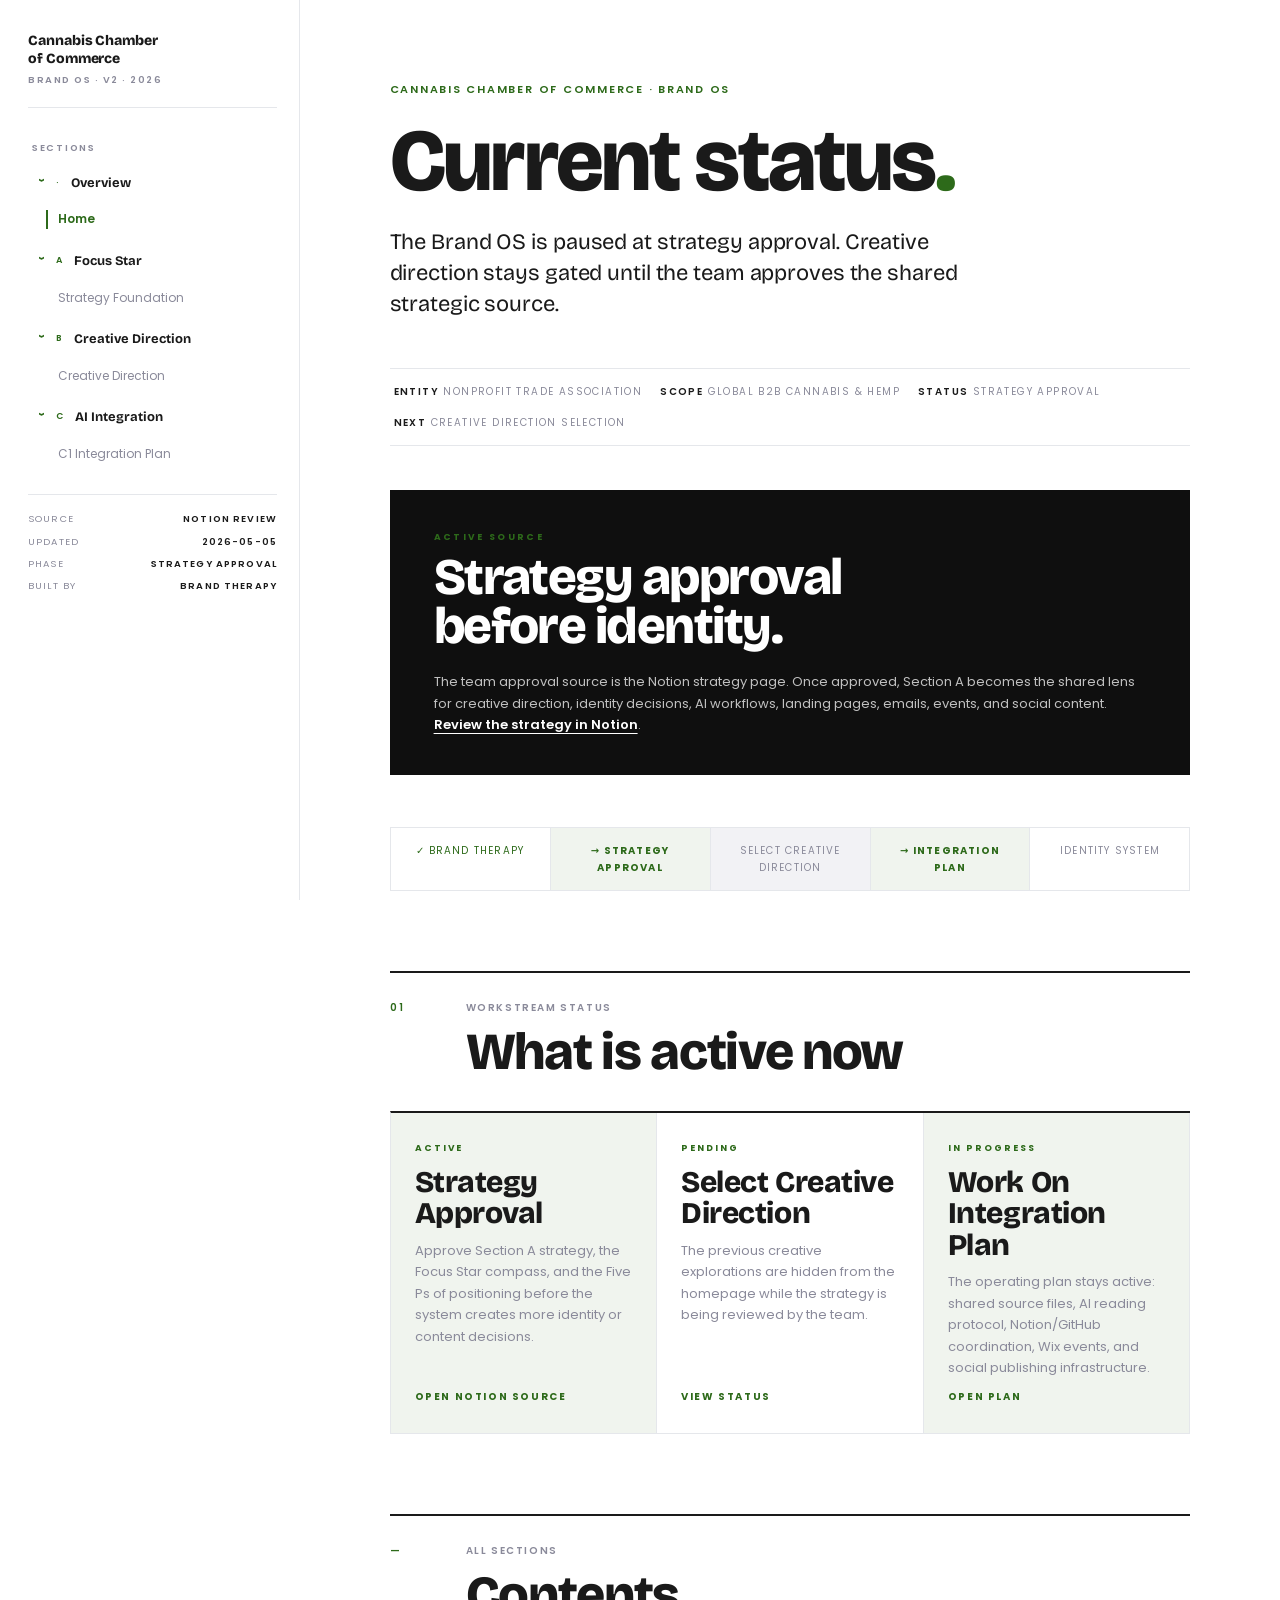
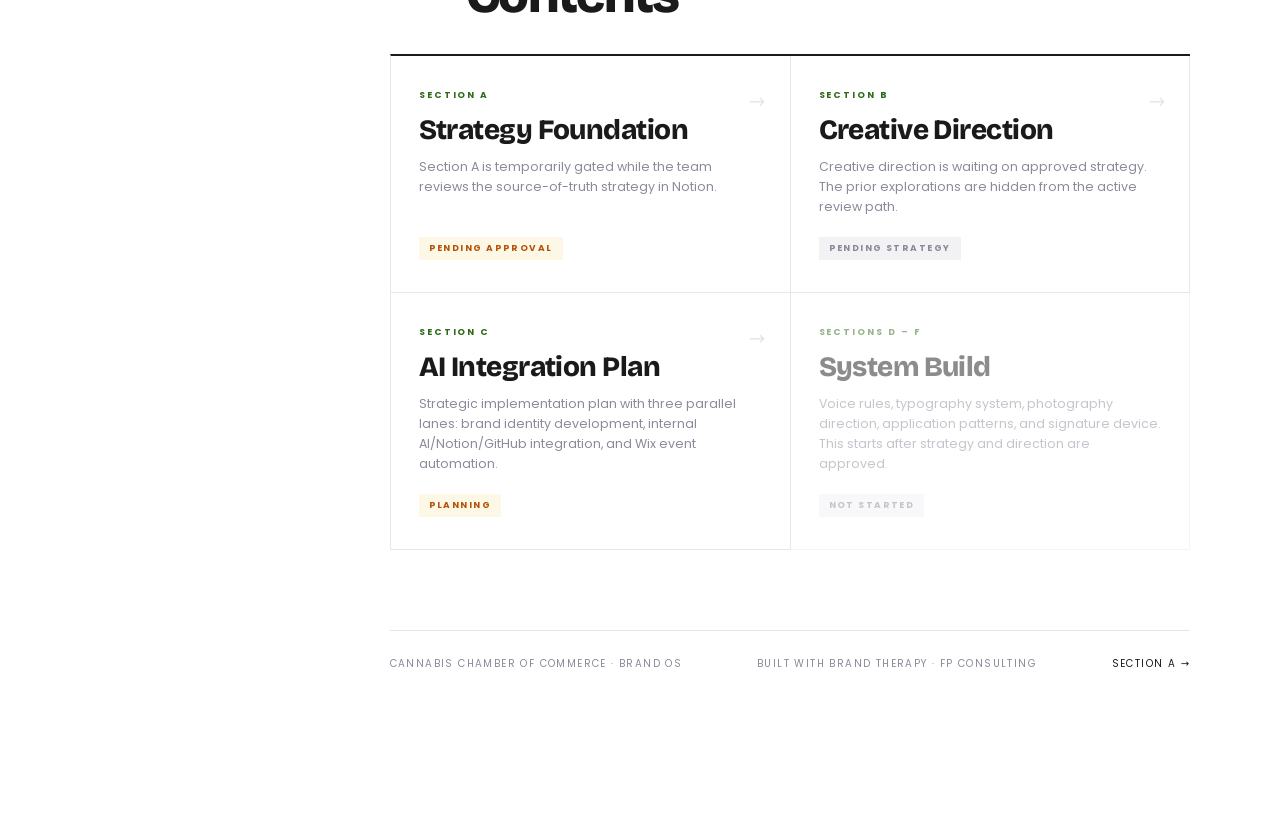
==== commit 3bdd2c8a: "Set Brand OS strategy approval state" ====
--- a/index.html
+++ b/index.html
@@ -107,8 +107,8 @@
 }
 .dir-chip:hover { border-color: var(--accent); color: var(--accent); }
 
-/* Promise banner */
-.promise-banner {
+/* Status banner */
+.status-banner {
   background: var(--dark);
   padding: 40px 44px;
   margin: 0 0 52px;
@@ -116,7 +116,7 @@
   flex-direction: column;
   gap: 8px;
 }
-.promise-label {
+.status-label {
   font-family: var(--ff-b);
   font-size: 9px;
   font-weight: 700;
@@ -124,7 +124,7 @@
   text-transform: uppercase;
   color: var(--accent);
 }
-.promise-text {
+.status-text {
   font-family: var(--ff-h);
   font-weight: 800;
   font-size: clamp(28px, 4vw, 52px);
@@ -132,6 +132,67 @@
   line-height: 0.96;
   color: #fff;
 }
+.status-note {
+  font-family: var(--ff-b);
+  font-size: 13px;
+  line-height: 1.65;
+  color: rgba(255,255,255,0.74);
+  max-width: 720px;
+  margin-top: 12px;
+}
+.status-note a {
+  color: #fff;
+  font-weight: 600;
+  text-decoration: underline;
+  text-underline-offset: 4px;
+}
+
+/* Current status board */
+.status-board {
+  display: grid;
+  grid-template-columns: repeat(3, 1fr);
+  border-top: 2px solid var(--text);
+  border-left: 1px solid var(--border);
+  margin: 24px 0 52px;
+}
+.status-item {
+  min-height: 210px;
+  border-right: 1px solid var(--border);
+  border-bottom: 1px solid var(--border);
+  padding: 28px 24px;
+  display: flex;
+  flex-direction: column;
+  gap: 10px;
+}
+.status-item.active { background: var(--accent-soft); }
+.status-item h3 {
+  margin: 0;
+  font-size: clamp(22px, 2.4vw, 30px);
+}
+.status-item p {
+  margin: 0;
+  font-size: 13px;
+  line-height: 1.65;
+  color: var(--muted);
+}
+.status-item a {
+  margin-top: auto;
+  font-family: var(--ff-b);
+  font-size: 10px;
+  font-weight: 700;
+  letter-spacing: 0.16em;
+  text-transform: uppercase;
+  color: var(--accent);
+}
+.status-kicker {
+  font-family: var(--ff-b);
+  font-size: 9px;
+  font-weight: 700;
+  letter-spacing: 0.22em;
+  text-transform: uppercase;
+  color: var(--accent);
+}
+@media (max-width: 900px) { .status-board { grid-template-columns: 1fr; } }
 
 /* Phase indicator */
 .phase-strip {
@@ -161,6 +222,7 @@
   font-weight: 700;
 }
 .phase-step.active::before { content: '→ '; }
+.phase-step.waiting { background: var(--border-soft); }
 </style>
 </head>
 <body>
@@ -190,9 +252,7 @@
     <details class="nav-group" open>
       <summary><span class="group-letter">B</span><span class="group-label">Creative Direction</span></summary>
       <div class="nav-list">
-        <a href="creative-direction-crew.html">B1 The Standard</a>
-        <a href="creative-direction-posse.html">B2 The Forum</a>
-        <a href="creative-direction-tribe.html">B3 The Aperture</a>
+        <a href="creative-direction.html">Creative Direction</a>
       </div>
     </details>
 
@@ -205,9 +265,9 @@
   </div>
 
   <div class="toolbar-mini">
-    <div class="row"><span>Source</span><strong>source.yaml</strong></div>
-    <div class="row"><span>Updated</span><strong>2026-05-04</strong></div>
-    <div class="row"><span>Phase</span><strong>Integration Planning</strong></div>
+    <div class="row"><span>Source</span><strong>Notion Review</strong></div>
+    <div class="row"><span>Updated</span><strong>2026-05-05</strong></div>
+    <div class="row"><span>Phase</span><strong>Strategy Approval</strong></div>
     <div class="row"><span>Built by</span><strong>Brand Therapy</strong></div>
   </div>
 </aside>
@@ -215,29 +275,59 @@
 <main class="content">
 
   <span class="eyebrow">Cannabis Chamber of Commerce &middot; Brand OS</span>
-  <h1 class="page-title">Brand OS<span class="dot">.</span></h1>
-  <p class="page-subtitle">The strategic and creative foundation for the Chamber's rebrand. Source of truth for all brand decisions downstream.</p>
+  <h1 class="page-title">Current status<span class="dot">.</span></h1>
+  <p class="page-subtitle">The Brand OS is paused at strategy approval. Creative direction stays gated until the team approves the shared strategic source.</p>
 
   <div class="meta-row">
     <span><strong>Entity</strong> Nonprofit Trade Association</span>
     <span><strong>Scope</strong> Global B2B Cannabis &amp; Hemp</span>
-    <span><strong>Spectrum</strong> Institutional (5/5)</span>
-    <span><strong>Archetype</strong> Ruler 55 · Sage 30 · Magician 15</span>
-  </div>
-
-  <!-- Promise banner -->
-  <div class="promise-banner">
-    <div class="promise-label">Promise Word</div>
-    <div class="promise-text">Elevating<br>Business Standards</div>
+    <span><strong>Status</strong> Strategy Approval</span>
+    <span><strong>Next</strong> Creative Direction Selection</span>
+  </div>
+
+  <!-- Status banner -->
+  <div class="status-banner">
+    <div class="status-label">Active Source</div>
+    <div class="status-text">Strategy approval<br>before identity.</div>
+    <div class="status-note">The team approval source is the Notion strategy page. Once approved, Section A becomes the shared lens for creative direction, identity decisions, AI workflows, landing pages, emails, events, and social content. <a href="https://www.notion.so/florian-philippe/The-Cannabis-Chamber-of-Commerce-357c22dccbf98080a794eb430c72c19d?source=copy_link" target="_blank" rel="noreferrer">Review the strategy in Notion</a>.</div>
   </div>
 
   <!-- Phase strip -->
   <div class="phase-strip">
     <div class="phase-step done">Brand Therapy</div>
-    <div class="phase-step done">Strategy (Section A)</div>
-    <div class="phase-step active">Direction Review (Section B)</div>
-    <div class="phase-step pending">Identity Decision</div>
-    <div class="phase-step pending">System Build</div>
+    <div class="phase-step active">Strategy Approval</div>
+    <div class="phase-step waiting">Select Creative Direction</div>
+    <div class="phase-step active">Integration Plan</div>
+    <div class="phase-step pending">Identity System</div>
+  </div>
+
+  <div class="section-label">
+    <div class="section-number">01</div>
+    <div class="section-head">
+      <div class="kicker">Workstream Status</div>
+      <h2>What is active now</h2>
+    </div>
+  </div>
+
+  <div class="status-board">
+    <div class="status-item active">
+      <div class="status-kicker">Active</div>
+      <h3>Strategy Approval</h3>
+      <p>Approve Section A strategy, the Focus Star compass, and the Five Ps of positioning before the system creates more identity or content decisions.</p>
+      <a href="https://www.notion.so/florian-philippe/The-Cannabis-Chamber-of-Commerce-357c22dccbf98080a794eb430c72c19d?source=copy_link" target="_blank" rel="noreferrer">Open Notion Source</a>
+    </div>
+    <div class="status-item">
+      <div class="status-kicker">Pending</div>
+      <h3>Select Creative Direction</h3>
+      <p>The previous creative explorations are hidden from the homepage while the strategy is being reviewed by the team.</p>
+      <a href="creative-direction.html">View Status</a>
+    </div>
+    <div class="status-item active">
+      <div class="status-kicker">In Progress</div>
+      <h3>Work On Integration Plan</h3>
+      <p>The operating plan stays active: shared source files, AI reading protocol, Notion/GitHub coordination, Wix events, and social publishing infrastructure.</p>
+      <a href="ai-integration-plan.html">Open Plan</a>
+    </div>
   </div>
 
   <!-- Hub grid -->
@@ -254,59 +344,31 @@
     <a class="hub-card" href="focus-star.html">
       <div class="hub-arrow">&rarr;</div>
       <div class="hub-section-tag">Section A</div>
-      <div class="hub-card-title">Focus Star</div>
-      <div class="hub-card-desc">The five strategic edges: Promise, Audience, Purpose, Personality, Offering. Plus archetype mix, audience definition, and membership tier structure.</div>
-      <div class="hub-status complete">Complete</div>
+      <div class="hub-card-title">Strategy Foundation</div>
+      <div class="hub-card-desc">Section A is temporarily gated while the team reviews the source-of-truth strategy in Notion.</div>
+      <div class="hub-status review">Pending Approval</div>
     </a>
 
-    <div class="hub-card" style="cursor:default;">
+    <a class="hub-card" href="creative-direction.html">
+      <div class="hub-arrow">&rarr;</div>
       <div class="hub-section-tag">Section B</div>
       <div class="hub-card-title">Creative Direction</div>
-      <div class="hub-card-desc">Three strategic identity territories built from the Focus Star and brand style sliders. Review how each direction interprets authority, access, and market transformation.</div>
-      <div class="hub-status review">Under Review</div>
-      <div class="direction-chips">
-        <a class="dir-chip" href="creative-direction-crew.html">B1 The Standard</a>
-        <a class="dir-chip" href="creative-direction-posse.html">B2 The Forum</a>
-        <a class="dir-chip" href="creative-direction-tribe.html">B3 The Aperture</a>
-      </div>
-    </div>
-
-    <a class="hub-card" href="creative-direction-crew.html">
-      <div class="hub-arrow">&rarr;</div>
-      <div class="hub-section-tag">Section B1</div>
-      <div class="hub-card-title">The Standard</div>
-      <div class="hub-card-desc">Benchmark-setting institution. Muted civic palette, hard-edged mark, standards grid, and a visual system built for reports, credentials, and policy trust.</div>
-      <div class="hub-status review">Under Review</div>
-    </a>
-
-    <a class="hub-card" href="creative-direction-posse.html">
-      <div class="hub-arrow">&rarr;</div>
-      <div class="hub-section-tag">Section B2</div>
-      <div class="hub-card-title">The Forum</div>
-      <div class="hub-card-desc">The trusted room where operators, capital, and policy meet. Editorial warmth, circular table mark, council language, and member access as the core value.</div>
-      <div class="hub-status review">Under Review</div>
-    </a>
-
-    <a class="hub-card" href="creative-direction-tribe.html">
-      <div class="hub-arrow">&rarr;</div>
-      <div class="hub-section-tag">Section B3</div>
-      <div class="hub-card-title">The Aperture</div>
-      <div class="hub-card-desc">Future-facing market access system. Dark signal palette, aperture mark, data-ready layouts, and a sharper transformation story for growth-stage leaders.</div>
-      <div class="hub-status review">Under Review</div>
+      <div class="hub-card-desc">Creative direction is waiting on approved strategy. The prior explorations are hidden from the active review path.</div>
+      <div class="hub-status pending">Pending Strategy</div>
     </a>
 
     <a class="hub-card" href="ai-integration-plan.html">
       <div class="hub-arrow">&rarr;</div>
       <div class="hub-section-tag">Section C</div>
       <div class="hub-card-title">AI Integration Plan</div>
-      <div class="hub-card-desc">Approval gate plus three parallel lanes: brand identity development, internal AI/Notion/GitHub integration, and Wix event automation with social publishing.</div>
+      <div class="hub-card-desc">Strategic implementation plan with three parallel lanes: brand identity development, internal AI/Notion/GitHub integration, and Wix event automation.</div>
       <div class="hub-status review">Planning</div>
     </a>
 
     <div class="hub-card" style="cursor:default; opacity:0.5;">
       <div class="hub-section-tag">Sections D &ndash; F</div>
       <div class="hub-card-title">System Build</div>
-      <div class="hub-card-desc">Voice rules, typography system, photography direction, application patterns, and signature device — all downstream outputs of the selected creative direction.</div>
+      <div class="hub-card-desc">Voice rules, typography system, photography direction, application patterns, and signature device. This starts after strategy and direction are approved.</div>
       <div class="hub-status pending">Not Started</div>
     </div>
 
